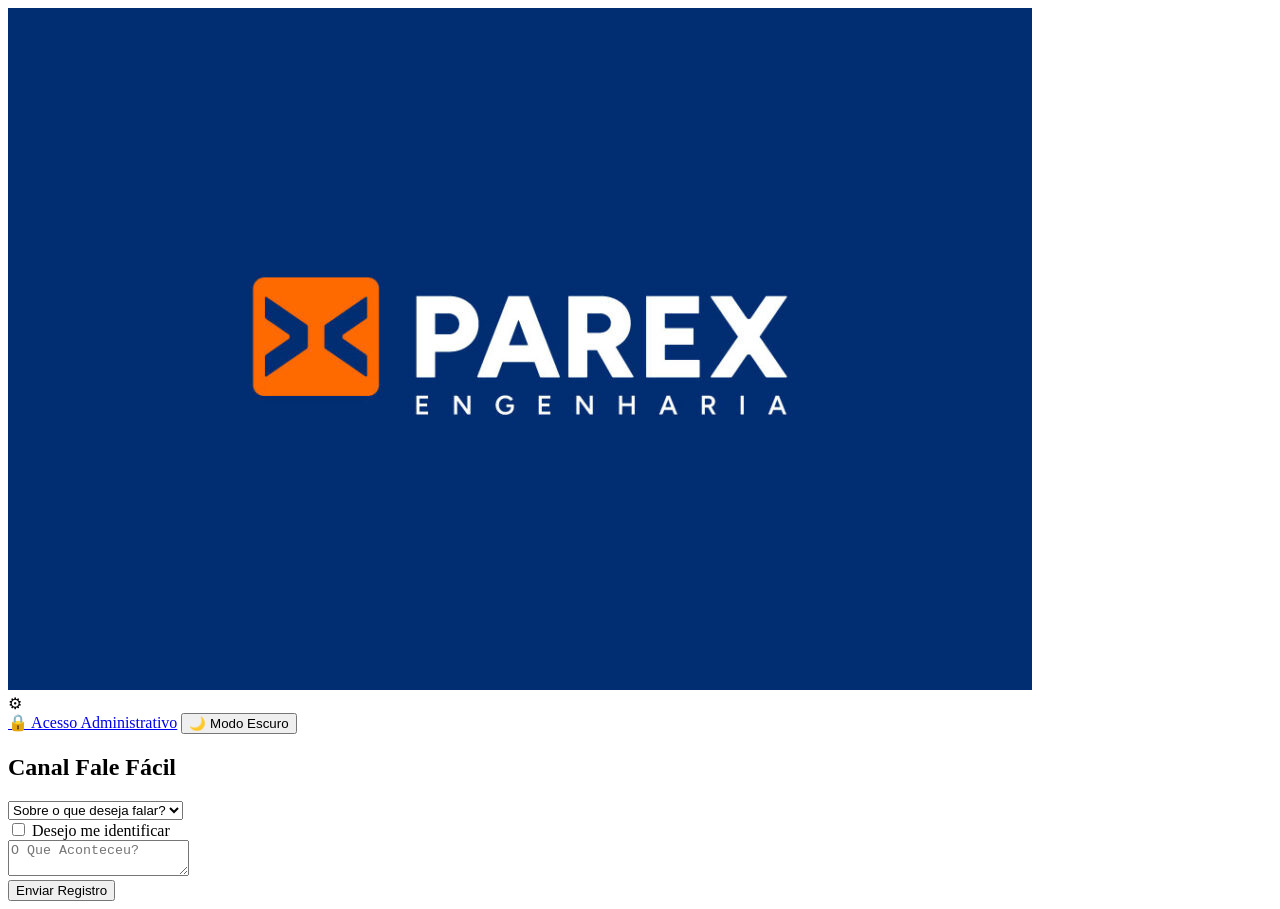
==== index.html @ 4aba939e "Add files via upload" ====
<!DOCTYPE html>
<html lang="pt-BR">
<head>
    <meta charset="UTF-8">
    <meta name="viewport" content="width=device-width, initial-scale=1.0">
    <title>Canal Fale Fácil - Parex Protótipo 2</title>
    <link rel="stylesheet" href="style.css">
</head>
<body>

    <div class="lateral-azul">
        <img src="parex-logo.png" alt="Logo Parex" class="logo-parex">
        <div class="detalhe-recorte"></div>
    </div>

   <div class="area-direita">
    
    <span class="engrenagem-config" id="btnEngrenagem">⚙</span>

    <div class="dropdown-menu" id="dropdownMenu">
        <a href="#login" class="dropdown-item">🔒 Acesso Administrativo</a>
        <button id="btnDarkMode" class="dropdown-item">🌙 Modo Escuro</button>
    </div>

    <div class="container-card">
            
            <div class="linha-topo"></div>
            <h2>Canal Fale Fácil</h2>
            
            <form id="formDemandas">
                
                <div style="display: none;" aria-hidden="true">
                    <label for="campoArmadilha">Se você é humano, deixe este campo em branco</label>
                    <input type="text" id="campoArmadilha" name="campoArmadilha" tabindex="-1">
                </div>

                <div class="wrapper-input">
                    <select id="categoriaDemanda" class="input-padrao select-custom" required>
                        <option value="" disabled selected>Sobre o que deseja falar?</option>
                        <option value="areas">Áreas</option>
                        <option value="refeicoes">Refeições</option>
                        <option value="republicas">Repúblicas</option>
                        <option value="seguranca">Questões de segurança</option>
                    </select>
                </div>

                <div class="container-toggle">
                    <label class="switch">
                        <input type="checkbox" id="toggleIdentificar">
                        <span class="slider"></span>
                    </label>
                    <span class="label-toggle">Desejo me identificar</span>
                </div>

                <div class="wrapper-input">
                    <textarea id="textoDemanda" class="input-padrao txt-grande" placeholder="O Que Aconteceu?" required></textarea>
                </div>

                <div id="areaIdentificacao" class="wrapper-input" style="display: none;">
                    <label class="texto-pequeno">Seu Nome / Matrícula</label>
                    <input type="text" id="nomeUsuario" class="input-padrao" placeholder="Digite seu nome">
                </div>

                <button type="submit" class="btn-enviar">Enviar Registro</button>
            </form>
        </div>

    </div>

    <script src="script.js"></script>
</body>
</html>
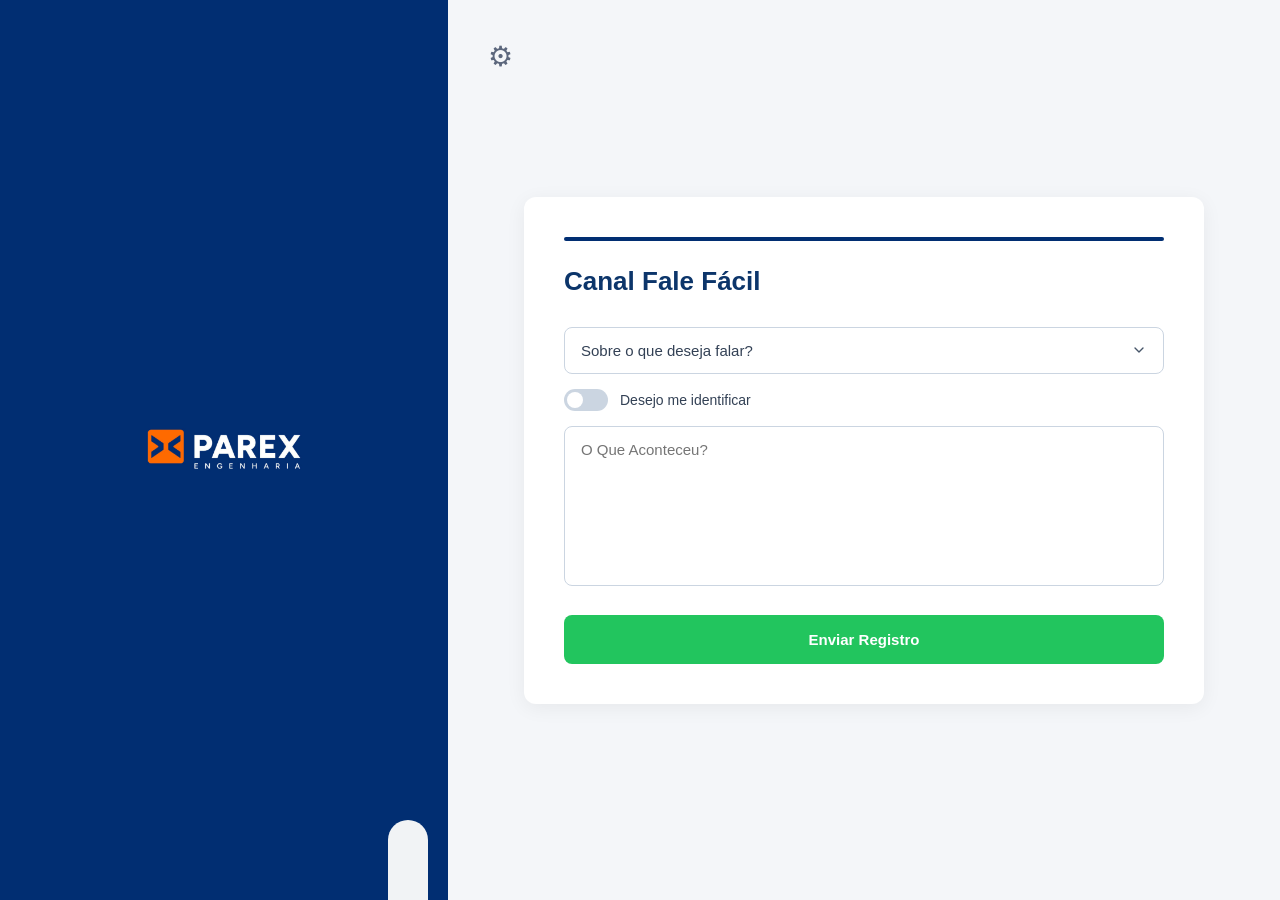
==== commit 287a74e7: "arrumei as referencias do código index.html" ====
--- a/index.html
+++ b/index.html
@@ -4,7 +4,7 @@
     <meta charset="UTF-8">
     <meta name="viewport" content="width=device-width, initial-scale=1.0">
     <title>Canal Fale Fácil - Parex Protótipo 2</title>
-    <link rel="stylesheet" href="style.css">
+    <link rel="stylesheet" href="style_davi1.css">
 </head>
 <body>
 
@@ -67,6 +67,6 @@
 
     </div>
 
-    <script src="script.js"></script>
+    <script src="scriptDavi.js"></script>
 </body>
-</html>+</html>
--- a/style_davi1.css
+++ b/style_davi1.css
@@ -0,0 +1,256 @@
+/* PALETAS DE CORES (CLARO E ESCURO) */
+:root {
+    --fundo-body: #f1f3f5;
+    --fundo-direita: #f4f6f9;
+    --fundo-card: #ffffff;
+    --texto-h2: #0c356a;
+    --texto-comum: #334155;
+    --borda-caixas: #cbd5e1;
+}
+
+[data-theme="dark"] {
+    --fundo-body: #020617;     
+    --fundo-direita: #0f172a;  
+    --fundo-card: #1e293b;     
+    --texto-h2: #38bdf8;       
+    --texto-comum: #f1f5f9;    
+    --borda-caixas: #475569;   
+}
+
+body {
+    margin: 0;
+    padding: 0;
+    font-family: Arial, sans-serif;
+    display: flex;
+    height: 100vh;
+    background-color: var(--fundo-body); 
+    transition: background-color 0.3s ease;
+}
+
+.lateral-azul {
+    width: 35%;
+    background-color: #012e72; 
+    position: relative;
+    display: flex;
+    justify-content: center;
+    align-items: center;
+}
+
+.logo-parex {
+    max-width: 65%;
+    height: auto;
+}
+
+.logo-parex[alt] {
+    color: white;
+    font-weight: bold;
+    font-size: 20px;
+}
+
+.detalhe-recorte {
+    position: absolute;
+    bottom: 0;
+    right: 20px;
+    width: 40px;
+    height: 80px;
+    background-color: var(--fundo-body);
+    border-radius: 20px 20px 0 0;
+    transition: background-color 0.3s ease;
+}
+
+/* ÁREA DIREITA */
+.area-direita {
+    width: 65%;
+    background-color: var(--fundo-direita);
+    height: 100vh;
+    display: flex;
+    justify-content: center; 
+    align-items: center;     
+    position: relative;      
+    padding: 20px;
+    box-sizing: border-box;
+    transition: background-color 0.3s ease;
+}
+
+.engrenagem-config {
+    position: absolute;
+    top: 40px;
+    left: 40px;
+    font-size: 28px;
+    color: #5c677d;
+    z-index: 10;
+    cursor: pointer;
+    transition: transform 0.3s ease;
+}
+
+.engrenagem-config:hover {
+    transform: rotate(45deg); 
+}
+
+.container-card {
+    background-color: var(--fundo-card);
+    border-radius: 12px;
+    padding: 40px;
+    width: 90%;
+    max-width: 680px;
+    box-shadow: 0 4px 20px rgba(0, 0, 0, 0.06);
+    box-sizing: border-box;
+    transition: background-color 0.3s ease;
+}
+
+.linha-topo {
+    height: 4px;
+    background-color: #012e72;
+    width: 100%;
+    margin-bottom: 25px;
+    border-radius: 2px;
+}
+
+h2 {
+    color: var(--texto-h2);
+    margin-top: 0;
+    margin-bottom: 30px;
+    font-size: 26px;
+    transition: color 0.3s ease;
+}
+
+.wrapper-input {
+    width: 100%;
+    margin-bottom: 15px;
+}
+
+.input-padrao {
+    width: 100%;
+    padding: 14px 16px;
+    border: 1.5px solid var(--borda-caixas); 
+    border-radius: 8px; 
+    box-sizing: border-box;
+    font-family: inherit;
+    font-size: 15px;
+    color: var(--texto-comum);
+    background-color: var(--fundo-card);
+    transition: background-color 0.3s ease, color 0.3s ease, border-color 0.3s ease;
+}
+
+.select-custom {
+    appearance: none;
+    -webkit-appearance: none;
+    background-image: url("data:image/svg+xml;charset=UTF-8,<svg xmlns='http://www.w3.org/2000/svg' viewBox='0 0 24 24' fill='none' stroke='%23475569' stroke-width='2' stroke-linecap='round' stroke-linejoin='round'><polyline points='6 9 12 15 18 9'></polyline></svg>");
+    background-repeat: no-repeat;
+    background-position: right 16px center;
+    background-size: 16px;
+    cursor: pointer;
+}
+
+.txt-grande { height: 160px; resize: none; }
+.txt-curto { height: 48px; resize: none; }
+
+.texto-pequeno {
+    display: block;
+    font-size: 13px;
+    color: var(--texto-comum);
+    margin-bottom: 8px;
+    font-weight: bold;
+    transition: color 0.3s ease;
+}
+
+.container-toggle {
+    display: flex;
+    align-items: center;
+    margin-bottom: 15px;
+}
+
+.label-toggle {
+    margin-left: 12px;
+    font-size: 14px;
+    color: var(--texto-comum);
+    transition: color 0.3s ease;
+}
+
+.switch {
+    position: relative;
+    display: inline-block;
+    width: 44px;
+    height: 22px;
+}
+
+.switch input { opacity: 0; width: 0; height: 0; }
+
+.slider {
+    position: absolute;
+    cursor: pointer;
+    top: 0; left: 0; right: 0; bottom: 0;
+    background-color: #cbd5e1;
+    transition: .3s;
+    border-radius: 22px;
+}
+
+.slider:before {
+    position: absolute;
+    content: "";
+    height: 16px;
+    width: 16px;
+    left: 3px;
+    bottom: 3px;
+    background-color: white;
+    transition: .3s;
+    border-radius: 50%;
+}
+
+input:checked + .slider { background-color: #22c55e; } 
+input:checked + .slider:before { transform: translateX(24px); }
+
+.btn-enviar {
+    width: 100%;
+    background-color: #22c55e;
+    color: white;
+    padding: 16px;
+    border: none;
+    border-radius: 8px;
+    font-size: 15px;
+    font-weight: bold;
+    cursor: pointer;
+    margin-top: 10px;
+}
+
+.btn-enviar:hover { background-color: #16a34a; }
+
+/* CONTAINER DO MENU DROPDOWN */
+.dropdown-menu {
+    position: absolute;
+    top: 80px;
+    left: 40px;
+    background-color: var(--fundo-card);
+    border-radius: 8px;
+    box-shadow: 0 4px 12px rgba(0, 0, 0, 0.1);
+    padding: 8px 0;
+    width: 200px;
+    z-index: 100;
+    display: none; 
+    transition: background-color 0.3s ease;
+}
+
+.dropdown-menu.show {
+    display: block;
+}
+
+.dropdown-item {
+    display: block;
+    width: 100%;
+    padding: 10px 16px;
+    color: var(--texto-comum);
+    text-decoration: none;
+    font-size: 14px;
+    text-align: left;
+    background: none;
+    border: none;
+    font-family: inherit;
+    cursor: pointer;
+    box-sizing: border-box;
+    transition: background-color 0.2s, color 0.3s ease;
+}
+
+.dropdown-item:hover {
+    background-color: var(--borda-caixas);
+    color: var(--texto-h2);
+}
